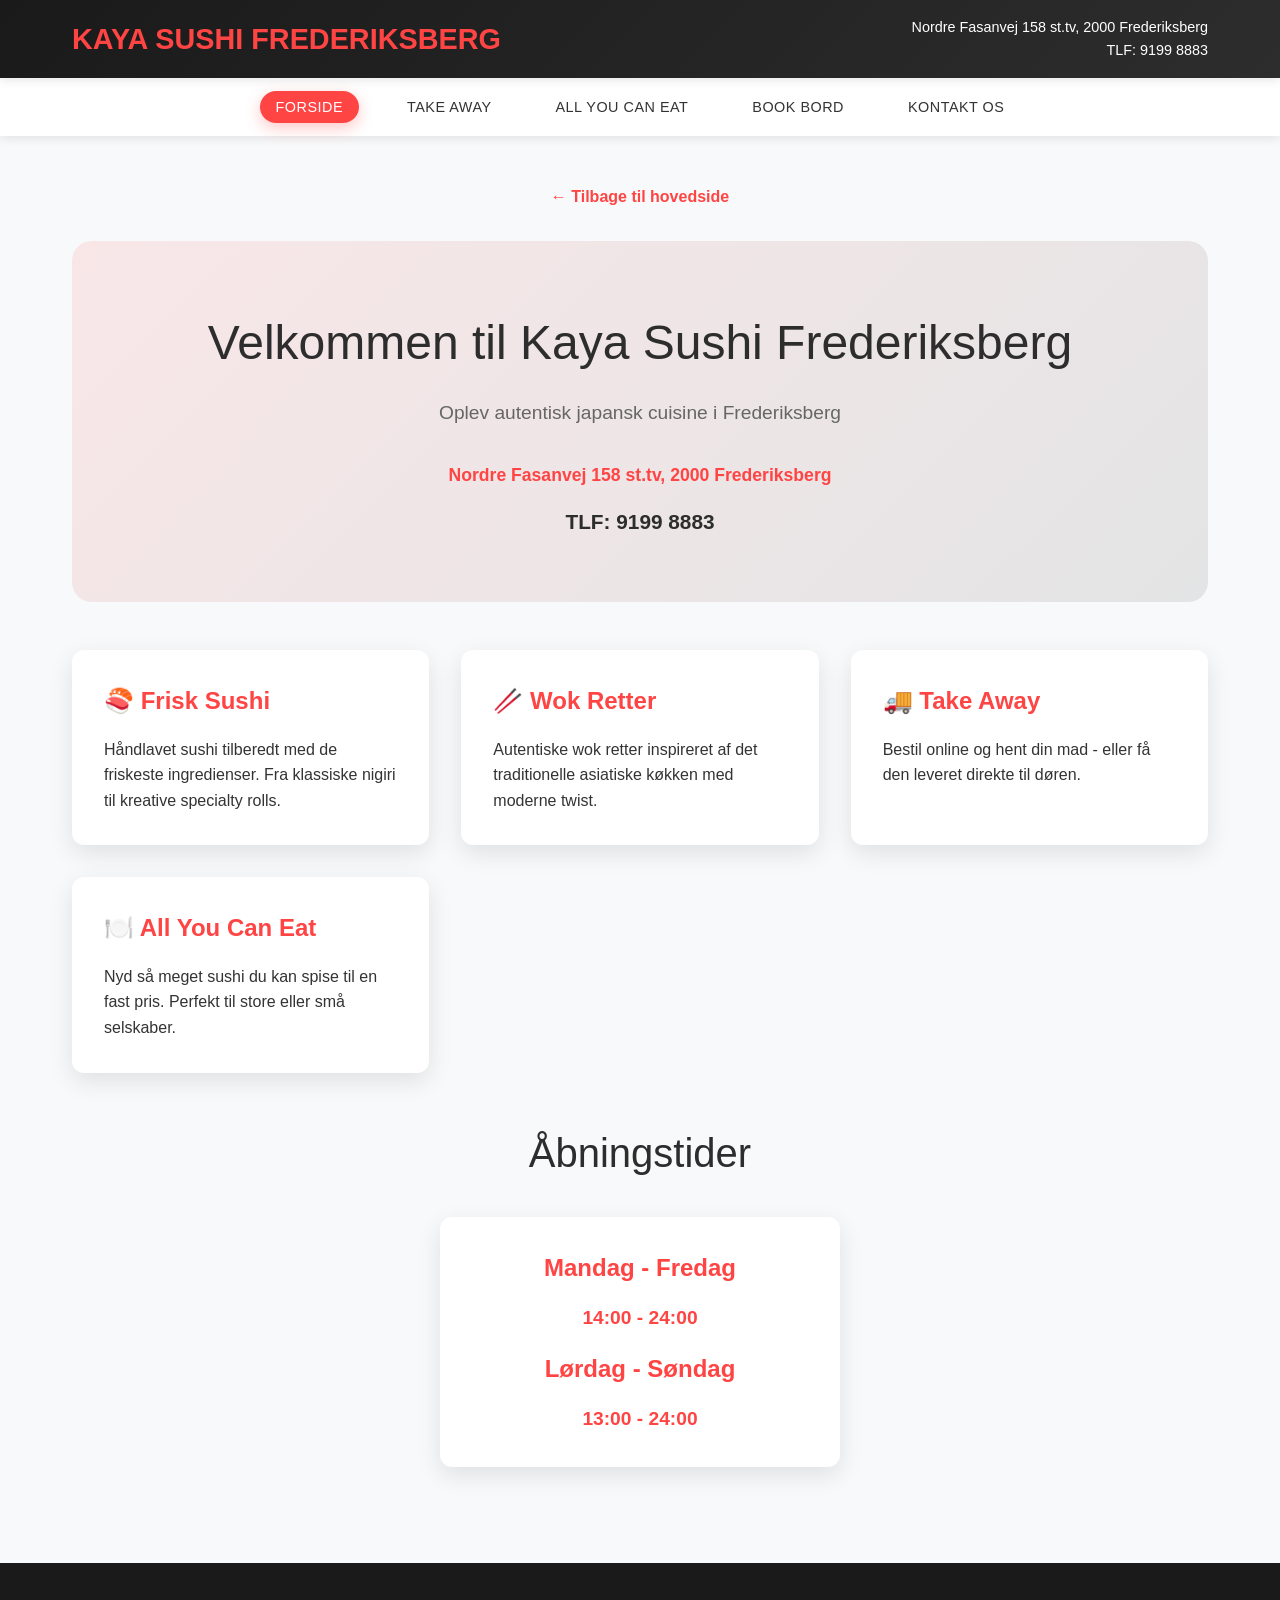
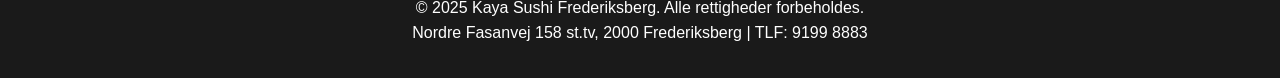
==== frederiksberg.html @ 2ad20cc7 "Create complete Kaya Sushi website with responsive design and multiple pages Co-authored-by: df05 <d" ====
<!DOCTYPE html>
<html lang="da">
<head>
    <meta charset="UTF-8">
    <meta name="viewport" content="width=device-width, initial-scale=1.0">
    <title>Kaya Sushi Frederiksberg - Autentisk japansk cuisine</title>
    <style>
        * {
            margin: 0;
            padding: 0;
            box-sizing: border-box;
        }

        body {
            font-family: 'Segoe UI', Tahoma, Geneva, Verdana, sans-serif;
            line-height: 1.6;
            color: #333;
            background-color: #f8f9fa;
        }

        .header {
            background: linear-gradient(135deg, #1a1a1a 0%, #2d2d2d 100%);
            color: white;
            padding: 1rem 0;
            position: sticky;
            top: 0;
            z-index: 1000;
            box-shadow: 0 2px 10px rgba(0,0,0,0.1);
        }

        .header-content {
            max-width: 1200px;
            margin: 0 auto;
            padding: 0 2rem;
            display: flex;
            justify-content: space-between;
            align-items: center;
        }

        .logo {
            font-size: 1.8rem;
            font-weight: bold;
            color: #ff4444;
        }

        .location-info {
            font-size: 0.9rem;
            text-align: right;
        }

        .nav {
            background: rgba(255, 255, 255, 0.95);
            backdrop-filter: blur(10px);
            padding: 1rem 0;
            box-shadow: 0 2px 10px rgba(0,0,0,0.1);
        }

        .nav-content {
            max-width: 1200px;
            margin: 0 auto;
            padding: 0 2rem;
        }

        .nav-menu {
            display: flex;
            justify-content: center;
            gap: 2rem;
            list-style: none;
        }

        .nav-item {
            position: relative;
        }

        .nav-link {
            text-decoration: none;
            color: #333;
            font-weight: 500;
            padding: 0.5rem 1rem;
            border-radius: 25px;
            transition: all 0.3s ease;
            text-transform: uppercase;
            font-size: 0.9rem;
            letter-spacing: 0.5px;
        }

        .nav-link:hover, .nav-link.active {
            background: #ff4444;
            color: white;
            transform: translateY(-2px);
            box-shadow: 0 5px 15px rgba(255, 68, 68, 0.3);
        }

        .content {
            padding: 3rem 0;
            min-height: 70vh;
        }

        .container {
            max-width: 1200px;
            margin: 0 auto;
            padding: 0 2rem;
        }

        .hero-section {
            text-align: center;
            padding: 4rem 0;
            background: linear-gradient(135deg, rgba(255,68,68,0.1) 0%, rgba(45,45,45,0.1) 100%);
            border-radius: 20px;
            margin-bottom: 3rem;
        }

        .hero-title {
            font-size: 3rem;
            margin-bottom: 1rem;
            color: #2d2d2d;
            font-weight: 300;
        }

        .hero-subtitle {
            font-size: 1.2rem;
            color: #666;
            margin-bottom: 2rem;
        }

        .hero-address {
            font-size: 1.1rem;
            color: #ff4444;
            font-weight: bold;
            margin-bottom: 1rem;
        }

        .hero-phone {
            font-size: 1.3rem;
            color: #2d2d2d;
            font-weight: bold;
        }

        .page-content {
            display: none;
        }

        .page-content.active {
            display: block;
            animation: fadeIn 0.5s ease-in;
        }

        @keyframes fadeIn {
            from { opacity: 0; transform: translateY(20px); }
            to { opacity: 1; transform: translateY(0); }
        }

        .section-title {
            font-size: 2.5rem;
            margin-bottom: 2rem;
            color: #2d2d2d;
            font-weight: 300;
            text-align: center;
        }

        .grid {
            display: grid;
            grid-template-columns: repeat(auto-fit, minmax(300px, 1fr));
            gap: 2rem;
            margin-top: 2rem;
        }

        .card {
            background: white;
            border-radius: 12px;
            padding: 2rem;
            box-shadow: 0 8px 25px rgba(0,0,0,0.1);
            transition: all 0.3s ease;
        }

        .card:hover {
            transform: translateY(-5px);
            box-shadow: 0 15px 35px rgba(0,0,0,0.15);
        }

        .card h3 {
            color: #ff4444;
            margin-bottom: 1rem;
            font-size: 1.5rem;
        }

        .price {
            font-size: 1.2rem;
            font-weight: bold;
            color: #2d2d2d;
            margin: 1rem 0;
        }

        .form-group {
            margin-bottom: 1.5rem;
        }

        .form-group label {
            display: block;
            margin-bottom: 0.5rem;
            font-weight: bold;
            color: #333;
        }

        .form-group input,
        .form-group select,
        .form-group textarea {
            width: 100%;
            padding: 1rem;
            border: 2px solid #ddd;
            border-radius: 8px;
            font-size: 1rem;
            transition: border-color 0.3s ease;
        }

        .form-group input:focus,
        .form-group select:focus,
        .form-group textarea:focus {
            outline: none;
            border-color: #ff4444;
        }

        .btn {
            background: linear-gradient(135deg, #ff4444 0%, #cc3333 100%);
            color: white;
            border: none;
            padding: 1rem 2rem;
            border-radius: 25px;
            font-size: 1rem;
            font-weight: bold;
            cursor: pointer;
            transition: all 0.3s ease;
        }

        .btn:hover {
            background: linear-gradient(135deg, #cc3333 0%, #aa2222 100%);
            transform: translateY(-2px);
            box-shadow: 0 5px 15px rgba(255,68,68,0.3);
        }

        .contact-info {
            background: #2d2d2d;
            color: white;
            padding: 2rem;
            border-radius: 12px;
            margin-bottom: 2rem;
        }

        .contact-info h3 {
            color: #ff4444;
            margin-bottom: 1rem;
        }

        .map-container {
            height: 300px;
            border-radius: 12px;
            overflow: hidden;
            margin-top: 2rem;
        }

        .footer {
            background: #1a1a1a;
            color: white;
            padding: 2rem 0;
            text-align: center;
            margin-top: 3rem;
        }

        .back-to-main {
            text-align: center;
            margin-bottom: 2rem;
        }

        .back-to-main a {
            color: #ff4444;
            text-decoration: none;
            font-weight: bold;
        }

        .back-to-main a:hover {
            text-decoration: underline;
        }

        @media (max-width: 768px) {
            .header-content {
                flex-direction: column;
                gap: 1rem;
            }
            
            .nav-menu {
                flex-direction: column;
                gap: 0.5rem;
                text-align: center;
            }
            
            .hero-title {
                font-size: 2rem;
            }
            
            .container {
                padding: 0 1rem;
            }
        }
    </style>
</head>
<body>
    <header class="header">
        <div class="header-content">
            <div class="logo">KAYA SUSHI FREDERIKSBERG</div>
            <div class="location-info">
                <div>Nordre Fasanvej 158 st.tv, 2000 Frederiksberg</div>
                <div>TLF: 9199 8883</div>
            </div>
        </div>
    </header>

    <nav class="nav">
        <div class="nav-content">
            <ul class="nav-menu">
                <li class="nav-item"><a href="#" class="nav-link active" onclick="showPage('forside')">Forside</a></li>
                <li class="nav-item"><a href="#" class="nav-link" onclick="showPage('takeaway')">Take Away</a></li>
                <li class="nav-item"><a href="#" class="nav-link" onclick="showPage('allyoucaneat')">All You Can Eat</a></li>
                <li class="nav-item"><a href="#" class="nav-link" onclick="showPage('bookbord')">Book Bord</a></li>
                <li class="nav-item"><a href="#" class="nav-link" onclick="showPage('kontakt')">Kontakt Os</a></li>
            </ul>
        </div>
    </nav>

    <main class="content">
        <div class="container">
            <div class="back-to-main">
                <a href="index.html">← Tilbage til hovedside</a>
            </div>

            <!-- Forside -->
            <div id="forside" class="page-content active">
                <div class="hero-section">
                    <h1 class="hero-title">Velkommen til Kaya Sushi Frederiksberg</h1>
                    <p class="hero-subtitle">Oplev autentisk japansk cuisine i Frederiksberg</p>
                    <div class="hero-address">Nordre Fasanvej 158 st.tv, 2000 Frederiksberg</div>
                    <div class="hero-phone">TLF: 9199 8883</div>
                </div>

                <div class="grid">
                    <div class="card">
                        <h3>🍣 Frisk Sushi</h3>
                        <p>Håndlavet sushi tilberedt med de friskeste ingredienser. Fra klassiske nigiri til kreative specialty rolls.</p>
                    </div>
                    <div class="card">
                        <h3>🥢 Wok Retter</h3>
                        <p>Autentiske wok retter inspireret af det traditionelle asiatiske køkken med moderne twist.</p>
                    </div>
                    <div class="card">
                        <h3>🚚 Take Away</h3>
                        <p>Bestil online og hent din mad - eller få den leveret direkte til døren.</p>
                    </div>
                    <div class="card">
                        <h3>🍽️ All You Can Eat</h3>
                        <p>Nyd så meget sushi du kan spise til en fast pris. Perfekt til store eller små selskaber.</p>
                    </div>
                </div>

                <div style="text-align: center; margin-top: 3rem;">
                    <h2 class="section-title">Åbningstider</h2>
                    <div class="card" style="max-width: 400px; margin: 0 auto;">
                        <h3>Mandag - Fredag</h3>
                        <p style="font-size: 1.2rem; font-weight: bold; color: #ff4444;">14:00 - 24:00</p>
                        <h3 style="margin-top: 1rem;">Lørdag - Søndag</h3>
                        <p style="font-size: 1.2rem; font-weight: bold; color: #ff4444;">13:00 - 24:00</p>
                    </div>
                </div>
            </div>

            <!-- Take Away -->
            <div id="takeaway" class="page-content">
                <h2 class="section-title">Take Away</h2>
                <div style="text-align: center; margin-bottom: 3rem;">
                    <p style="font-size: 1.2rem; color: #666; margin-bottom: 2rem;">
                        Bestil din favorit sushi online og få den leveret eller hent selv i restauranten.
                    </p>
                    <a href="https://www.just-eat.dk" target="_blank" class="btn" style="display: inline-block; text-decoration: none; margin-right: 1rem;">
                        Bestil på Just Eat
                    </a>
                    <a href="https://www.foodora.dk" target="_blank" class="btn" style="display: inline-block; text-decoration: none;">
                        Bestil på Foodora
                    </a>
                </div>
                
                <div class="grid">
                    <div class="card">
                        <h3>Populære Sushi Menuer</h3>
                        <p><strong>Kaya Special Menu</strong></p>
                        <div class="price">DKK 189,-</div>
                        <p>12 stk. maki + 6 stk. nigiri + 2 stk. inside-out</p>
                    </div>
                    <div class="card">
                        <h3>Familie Menu</h3>
                        <p><strong>Perfect til deling</strong></p>
                        <div class="price">DKK 349,-</div>
                        <p>24 stk. maki + 12 stk. nigiri + 4 stk. inside-out + edamame</p>
                    </div>
                    <div class="card">
                        <h3>Vegetar Menu</h3>
                        <p><strong>Helt uden kød og fisk</strong></p>
                        <div class="price">DKK 159,-</div>
                        <p>Avocado maki, agurk maki, vegetar inside-out + grøntsags tempura</p>
                    </div>
                </div>
            </div>

            <!-- All You Can Eat -->
            <div id="allyoucaneat" class="page-content">
                <h2 class="section-title">All You Can Eat</h2>
                <div style="text-align: center; margin-bottom: 3rem;">
                    <p style="font-size: 1.2rem; color: #666;">
                        Spis så meget sushi du kan til en fast pris. Minimum 2 timer spisetid.
                    </p>
                </div>
                
                <div class="grid">
                    <div class="card">
                        <h3>Voksne (12+ år)</h3>
                        <div class="price">
                            <div>Mandag-Torsdag: DKK 228,-</div>
                            <div>Fredag-Søndag: DKK 248,-</div>
                        </div>
                        <p>Adgang til hele vores sushi buffet med over 40 forskellige variationer</p>
                    </div>
                    <div class="card">
                        <h3>Børn (2-11 år)</h3>
                        <div class="price">
                            <div>Mandag-Torsdag: DKK 114,-</div>
                            <div>Fredag-Søndag: DKK 124,-</div>
                        </div>
                        <p>Halv pris for børn mellem 2-11 år</p>
                    </div>
                    <div class="card">
                        <h3>Småbørn (0-2 år)</h3>
                        <div class="price">Gratis</div>
                        <p>Børn under 2 år spiser gratis</p>
                    </div>
                </div>

                <div style="background: #f8f9fa; padding: 2rem; border-radius: 12px; margin-top: 2rem;">
                    <h3 style="text-align: center; margin-bottom: 1rem;">Buffet Indeholder</h3>
                    <div style="display: grid; grid-template-columns: repeat(auto-fit, minmax(200px, 1fr)); gap: 1rem;">
                        <div>• Alle klassiske maki</div>
                        <div>• Nigiri sushi</div>
                        <div>• Inside-out rolls</div>
                        <div>• Sashimi</div>
                        <div>• Tempura</div>
                        <div>• Salater</div>
                        <div>• Diverse forretter</div>
                        <div>• Frugt og dessert</div>
                    </div>
                </div>
            </div>

            <!-- Book Bord -->
            <div id="bookbord" class="page-content">
                <h2 class="section-title">Book Bord</h2>
                <div style="max-width: 600px; margin: 0 auto;">
                    <div class="card">
                        <form>
                            <div class="form-group">
                                <label for="name">Navn *</label>
                                <input type="text" id="name" name="name" required>
                            </div>
                            
                            <div class="form-group">
                                <label for="phone">Telefon *</label>
                                <input type="tel" id="phone" name="phone" required>
                            </div>
                            
                            <div class="form-group">
                                <label for="email">Email</label>
                                <input type="email" id="email" name="email">
                            </div>
                            
                            <div style="display: grid; grid-template-columns: 1fr 1fr; gap: 1rem;">
                                <div class="form-group">
                                    <label for="date">Dato *</label>
                                    <input type="date" id="date" name="date" required>
                                </div>
                                
                                <div class="form-group">
                                    <label for="time">Tidspunkt *</label>
                                    <select id="time" name="time" required>
                                        <option value="">Vælg tidspunkt</option>
                                        <option value="14:00">14:00</option>
                                        <option value="14:30">14:30</option>
                                        <option value="15:00">15:00</option>
                                        <option value="15:30">15:30</option>
                                        <option value="16:00">16:00</option>
                                        <option value="16:30">16:30</option>
                                        <option value="17:00">17:00</option>
                                        <option value="17:30">17:30</option>
                                        <option value="18:00">18:00</option>
                                        <option value="18:30">18:30</option>
                                        <option value="19:00">19:00</option>
                                        <option value="19:30">19:30</option>
                                        <option value="20:00">20:00</option>
                                        <option value="20:30">20:30</option>
                                        <option value="21:00">21:00</option>
                                        <option value="21:30">21:30</option>
                                        <option value="22:00">22:00</option>
                                        <option value="22:30">22:30</option>
                                        <option value="23:00">23:00</option>
                                    </select>
                                </div>
                            </div>
                            
                            <div class="form-group">
                                <label for="guests">Antal personer *</label>
                                <select id="guests" name="guests" required>
                                    <option value="">Vælg antal</option>
                                    <option value="1">1 person</option>
                                    <option value="2">2 personer</option>
                                    <option value="3">3 personer</option>
                                    <option value="4">4 personer</option>
                                    <option value="5">5 personer</option>
                                    <option value="6">6 personer</option>
                                    <option value="7">7 personer</option>
                                    <option value="8">8 personer</option>
                                    <option value="9+">9+ personer</option>
                                </select>
                            </div>
                            
                            <div class="form-group">
                                <label for="message">Besked</label>
                                <textarea id="message" name="message" rows="4" placeholder="Specielle ønsker, allergier, etc."></textarea>
                            </div>
                            
                            <button type="submit" class="btn" style="width: 100%;">Send Reservation</button>
                        </form>
                    </div>
                </div>
            </div>

            <!-- Kontakt Os -->
            <div id="kontakt" class="page-content">
                <h2 class="section-title">Kontakt Os</h2>
                
                <div class="contact-info">
                    <h3>🏠 Kaya Sushi Frederiksberg</h3>
                    <p><strong>Adresse:</strong> Nordre Fasanvej 158 st.tv, 2000 Frederiksberg</p>
                    <p><strong>Telefon:</strong> 9199 8883</p>
                    <p><strong>Email:</strong> frederiksberg@kayasushi.dk</p>
                    <br>
                    <h4>Åbningstider:</h4>
                    <p>Mandag-Fredag: 14:00 - 24:00</p>
                    <p>Lørdag-Søndag: 13:00 - 24:00</p>
                </div>

                <div class="map-container">
                    <iframe 
                        src="https://www.google.com/maps/embed?pb=!1m18!1m12!1m3!1d2237.8!2d12.5!3d55.7!2m3!1f0!2f0!3f0!3m2!1i1024!2i768!4f13.1!3m3!1m2!1s0x0%3A0x0!2sNordre%20Fasanvej%20158%2C%202000%20Frederiksberg!5e0!3m2!1sda!2sdk!4v1234567890"
                        width="100%" 
                        height="100%" 
                        style="border:0;" 
                        allowfullscreen="" 
                        loading="lazy" 
                        referrerpolicy="no-referrer-when-downgrade">
                    </iframe>
                </div>

                <div style="margin-top: 2rem;">
                    <h3 style="text-align: center; margin-bottom: 2rem;">Send os en besked</h3>
                    <div style="max-width: 600px; margin: 0 auto;">
                        <div class="card">
                            <form>
                                <div class="form-group">
                                    <label for="contact-name">Navn *</label>
                                    <input type="text" id="contact-name" name="name" required>
                                </div>
                                
                                <div class="form-group">
                                    <label for="contact-email">Email *</label>
                                    <input type="email" id="contact-email" name="email" required>
                                </div>
                                
                                <div class="form-group">
                                    <label for="contact-phone">Telefon</label>
                                    <input type="tel" id="contact-phone" name="phone">
                                </div>
                                
                                <div class="form-group">
                                    <label for="contact-subject">Emne</label>
                                    <select id="contact-subject" name="subject">
                                        <option value="general">Generel henvendelse</option>
                                        <option value="reservation">Bordreservation</option>
                                        <option value="takeaway">Take away</option>
                                        <option value="catering">Catering</option>
                                        <option value="complaint">Klage</option>
                                        <option value="compliment">Ros</option>
                                    </select>
                                </div>
                                
                                <div class="form-group">
                                    <label for="contact-message">Besked *</label>
                                    <textarea id="contact-message" name="message" rows="5" required></textarea>
                                </div>
                                
                                <button type="submit" class="btn" style="width: 100%;">Send Besked</button>
                            </form>
                        </div>
                    </div>
                </div>
            </div>
        </div>
    </main>

    <footer class="footer">
        <div class="container">
            <p>&copy; 2025 Kaya Sushi Frederiksberg. Alle rettigheder forbeholdes.</p>
            <p>Nordre Fasanvej 158 st.tv, 2000 Frederiksberg | TLF: 9199 8883</p>
        </div>
    </footer>

    <script>
        function showPage(pageId) {
            // Hide all pages
            const pages = document.querySelectorAll('.page-content');
            pages.forEach(page => page.classList.remove('active'));
            
            // Remove active class from all nav links
            const navLinks = document.querySelectorAll('.nav-link');
            navLinks.forEach(link => link.classList.remove('active'));
            
            // Show selected page
            document.getElementById(pageId).classList.add('active');
            
            // Add active class to clicked nav link
            event.target.classList.add('active');
        }

        // Form submission handlers
        document.addEventListener('DOMContentLoaded', function() {
            const forms = document.querySelectorAll('form');
            forms.forEach(form => {
                form.addEventListener('submit', function(e) {
                    e.preventDefault();
                    alert('Tak for din henvendelse! Vi kontakter dig snarest muligt.');
                });
            });
        });
    </script>
</body>
</html>
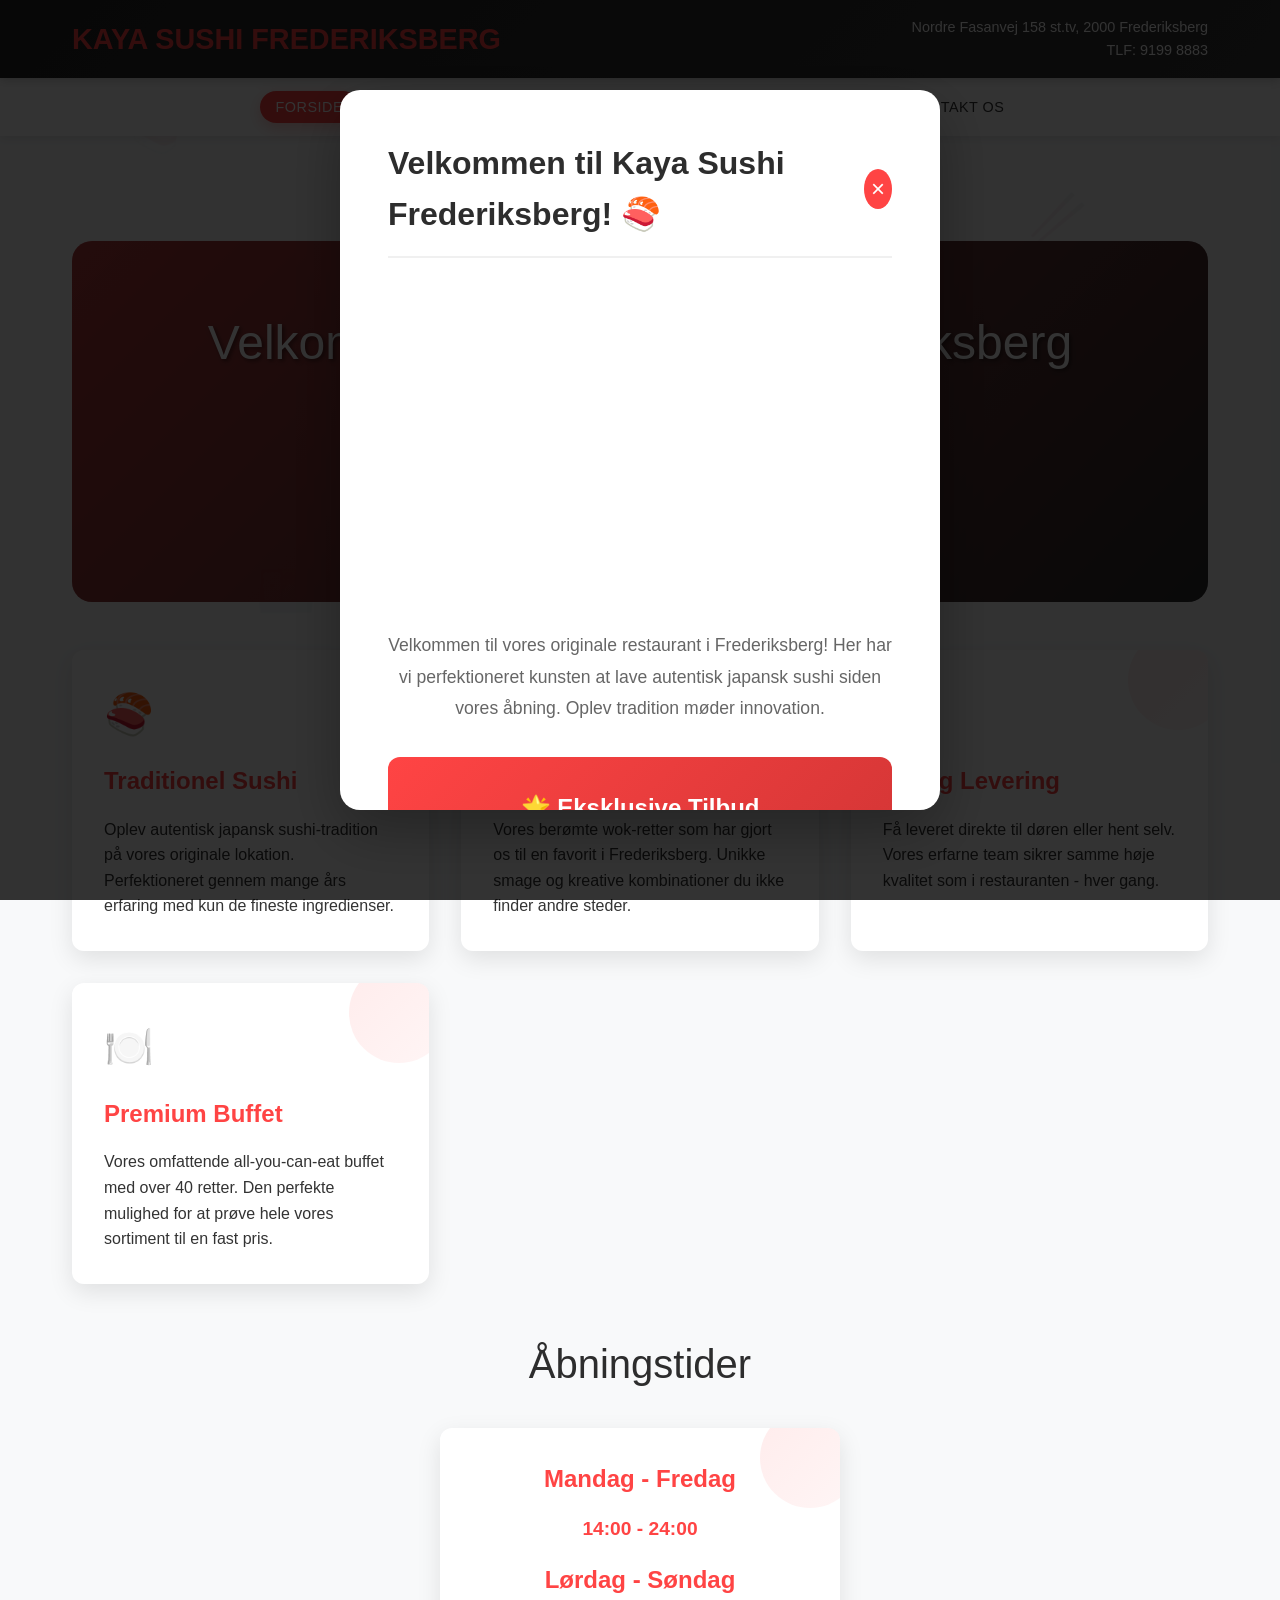
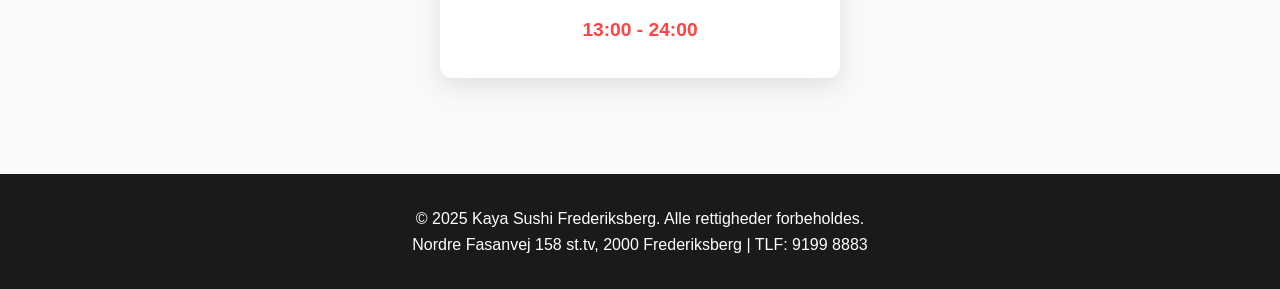
==== commit a20d4ecd: "Enhance UI/UX with modals, animations, and interactive features Co-authored-by: df05 <df05@data-fact" ====
--- a/frederiksberg.html
+++ b/frederiksberg.html
@@ -19,13 +19,14 @@
         }
 
         .header {
-            background: linear-gradient(135deg, #1a1a1a 0%, #2d2d2d 100%);
+            background: linear-gradient(135deg, rgba(26,26,26,0.95) 0%, rgba(45,45,45,0.95) 100%);
             color: white;
             padding: 1rem 0;
             position: sticky;
             top: 0;
             z-index: 1000;
-            box-shadow: 0 2px 10px rgba(0,0,0,0.1);
+            box-shadow: 0 2px 10px rgba(0,0,0,0.2);
+            backdrop-filter: blur(10px);
         }
 
         .header-content {
@@ -105,22 +106,44 @@
         .hero-section {
             text-align: center;
             padding: 4rem 0;
-            background: linear-gradient(135deg, rgba(255,68,68,0.1) 0%, rgba(45,45,45,0.1) 100%);
+            background: linear-gradient(135deg, rgba(255,68,68,0.9) 0%, rgba(45,45,45,0.9) 100%),
+                        url('https://images.unsplash.com/photo-1611143669185-af224c5e3252?w=1200&h=600&fit=crop') center/cover;
             border-radius: 20px;
             margin-bottom: 3rem;
+            color: white;
+            position: relative;
+            overflow: hidden;
+        }
+
+        .hero-section::before {
+            content: '';
+            position: absolute;
+            top: 0;
+            left: 0;
+            right: 0;
+            bottom: 0;
+            background: rgba(0, 0, 0, 0.3);
+            z-index: 1;
+        }
+
+        .hero-section > * {
+            position: relative;
+            z-index: 2;
         }
 
         .hero-title {
             font-size: 3rem;
             margin-bottom: 1rem;
-            color: #2d2d2d;
+            color: white;
             font-weight: 300;
+            text-shadow: 2px 2px 4px rgba(0,0,0,0.5);
         }
 
         .hero-subtitle {
             font-size: 1.2rem;
-            color: #666;
+            color: rgba(255,255,255,0.9);
             margin-bottom: 2rem;
+            text-shadow: 1px 1px 2px rgba(0,0,0,0.5);
         }
 
         .hero-address {
@@ -128,12 +151,14 @@
             color: #ff4444;
             font-weight: bold;
             margin-bottom: 1rem;
+            text-shadow: 1px 1px 2px rgba(0,0,0,0.5);
         }
 
         .hero-phone {
             font-size: 1.3rem;
-            color: #2d2d2d;
+            color: white;
             font-weight: bold;
+            text-shadow: 1px 1px 2px rgba(0,0,0,0.5);
         }
 
         .page-content {
@@ -281,6 +306,192 @@
             text-decoration: underline;
         }
 
+        /* 弹窗样式 */
+        .modal {
+            display: none;
+            position: fixed;
+            top: 0;
+            left: 0;
+            width: 100%;
+            height: 100%;
+            background: rgba(0, 0, 0, 0.8);
+            z-index: 10000;
+            animation: fadeIn 0.3s ease;
+        }
+
+        .modal-content {
+            position: absolute;
+            top: 50%;
+            left: 50%;
+            transform: translate(-50%, -50%);
+            background: white;
+            border-radius: 20px;
+            padding: 3rem;
+            max-width: 600px;
+            width: 90%;
+            max-height: 80vh;
+            overflow-y: auto;
+            box-shadow: 0 20px 60px rgba(0,0,0,0.3);
+            animation: slideInUp 0.3s ease;
+        }
+
+        .modal-header {
+            display: flex;
+            justify-content: space-between;
+            align-items: center;
+            margin-bottom: 2rem;
+            border-bottom: 2px solid #f0f0f0;
+            padding-bottom: 1rem;
+        }
+
+        .modal-title {
+            font-size: 2rem;
+            color: #2d2d2d;
+            margin: 0;
+        }
+
+        .close-btn {
+            background: #ff4444;
+            color: white;
+            border: none;
+            width: 40px;
+            height: 40px;
+            border-radius: 50%;
+            font-size: 1.5rem;
+            cursor: pointer;
+            transition: all 0.3s ease;
+        }
+
+        .close-btn:hover {
+            background: #cc3333;
+            transform: scale(1.1);
+        }
+
+        .modal-video {
+            width: 100%;
+            height: 300px;
+            border-radius: 12px;
+            margin-bottom: 2rem;
+        }
+
+        .welcome-text {
+            font-size: 1.1rem;
+            line-height: 1.8;
+            color: #666;
+            text-align: center;
+        }
+
+        .special-offer {
+            background: linear-gradient(135deg, #ff4444 0%, #cc3333 100%);
+            color: white;
+            padding: 2rem;
+            border-radius: 12px;
+            margin: 2rem 0;
+            text-align: center;
+        }
+
+        .offer-title {
+            font-size: 1.5rem;
+            font-weight: bold;
+            margin-bottom: 1rem;
+        }
+
+        .offer-text {
+            font-size: 1.1rem;
+            margin-bottom: 1rem;
+        }
+
+        .offer-code {
+            background: rgba(255,255,255,0.2);
+            padding: 0.5rem 1rem;
+            border-radius: 25px;
+            font-weight: bold;
+            letter-spacing: 2px;
+        }
+
+        @keyframes fadeIn {
+            from { opacity: 0; }
+            to { opacity: 1; }
+        }
+
+        @keyframes slideInUp {
+            from { 
+                opacity: 0; 
+                transform: translate(-50%, -40%); 
+            }
+            to { 
+                opacity: 1; 
+                transform: translate(-50%, -50%); 
+            }
+        }
+
+        .background-elements {
+            position: fixed;
+            top: 0;
+            left: 0;
+            width: 100%;
+            height: 100%;
+            pointer-events: none;
+            z-index: -1;
+            overflow: hidden;
+        }
+
+        .floating-element {
+            position: absolute;
+            font-size: 3rem;
+            opacity: 0.05;
+            animation: float 20s infinite linear;
+        }
+
+        .floating-element:nth-child(1) { top: 10%; left: 10%; animation-delay: 0s; }
+        .floating-element:nth-child(2) { top: 20%; right: 15%; animation-delay: -5s; }
+        .floating-element:nth-child(3) { bottom: 30%; left: 20%; animation-delay: -10s; }
+        .floating-element:nth-child(4) { bottom: 10%; right: 10%; animation-delay: -15s; }
+
+        @keyframes float {
+            0% { transform: translateY(0px) rotate(0deg); }
+            50% { transform: translateY(-20px) rotate(180deg); }
+            100% { transform: translateY(0px) rotate(360deg); }
+        }
+
+        .card {
+            background: white;
+            border-radius: 12px;
+            padding: 2rem;
+            box-shadow: 0 8px 25px rgba(0,0,0,0.1);
+            transition: all 0.3s ease;
+            position: relative;
+            overflow: hidden;
+        }
+
+        .card::before {
+            content: '';
+            position: absolute;
+            top: -20px;
+            right: -20px;
+            width: 100px;
+            height: 100px;
+            background: linear-gradient(135deg, rgba(255,68,68,0.1) 0%, rgba(255,68,68,0.05) 100%);
+            border-radius: 50%;
+            z-index: 1;
+        }
+
+        .card > * {
+            position: relative;
+            z-index: 2;
+        }
+
+        .card:hover {
+            transform: translateY(-8px);
+            box-shadow: 0 20px 40px rgba(0,0,0,0.2);
+        }
+
+        .card-icon {
+            font-size: 2.5rem;
+            margin-bottom: 1rem;
+            display: block;
+        }
+
         @media (max-width: 768px) {
             .header-content {
                 flex-direction: column;
@@ -300,10 +511,56 @@
             .container {
                 padding: 0 1rem;
             }
+
+            .modal-content {
+                width: 95%;
+                padding: 2rem;
+            }
+
+            .modal-title {
+                font-size: 1.5rem;
+            }
+
+            .modal-video {
+                height: 200px;
+            }
         }
     </style>
 </head>
 <body>
+    <!-- 背景装饰元素 -->
+    <div class="background-elements">
+        <div class="floating-element">🍣</div>
+        <div class="floating-element">🥢</div>
+        <div class="floating-element">🍱</div>
+        <div class="floating-element">🥟</div>
+    </div>
+
+    <!-- 欢迎弹窗 -->
+    <div id="welcomeModal" class="modal">
+        <div class="modal-content">
+            <div class="modal-header">
+                <h2 class="modal-title">Velkommen til Kaya Sushi Frederiksberg! 🍣</h2>
+                <button class="close-btn" onclick="closeModal()">&times;</button>
+            </div>
+            <iframe class="modal-video" 
+                    src="https://www.youtube.com/embed/ZzLPUoetSHw?autoplay=1&mute=1&controls=0&start=5&end=35" 
+                    frameborder="0" 
+                    allow="autoplay; encrypted-media" 
+                    allowfullscreen>
+            </iframe>
+            <p class="welcome-text">
+                Velkommen til vores originale restaurant i Frederiksberg! Her har vi perfektioneret 
+                kunsten at lave autentisk japansk sushi siden vores åbning. Oplev tradition møder innovation.
+            </p>
+            <div class="special-offer">
+                <div class="offer-title">🌟 Eksklusive Tilbud</div>
+                <div class="offer-text">Book bord i aften og få gratis miso suppe!</div>
+                <div class="offer-code">Gælder kun i dag</div>
+            </div>
+        </div>
+    </div>
+
     <header class="header">
         <div class="header-content">
             <div class="logo">KAYA SUSHI FREDERIKSBERG</div>
@@ -343,20 +600,24 @@
 
                 <div class="grid">
                     <div class="card">
-                        <h3>🍣 Frisk Sushi</h3>
-                        <p>Håndlavet sushi tilberedt med de friskeste ingredienser. Fra klassiske nigiri til kreative specialty rolls.</p>
-                    </div>
-                    <div class="card">
-                        <h3>🥢 Wok Retter</h3>
-                        <p>Autentiske wok retter inspireret af det traditionelle asiatiske køkken med moderne twist.</p>
-                    </div>
-                    <div class="card">
-                        <h3>🚚 Take Away</h3>
-                        <p>Bestil online og hent din mad - eller få den leveret direkte til døren.</p>
-                    </div>
-                    <div class="card">
-                        <h3>🍽️ All You Can Eat</h3>
-                        <p>Nyd så meget sushi du kan spise til en fast pris. Perfekt til store eller små selskaber.</p>
+                        <span class="card-icon">🍣</span>
+                        <h3>Traditionel Sushi</h3>
+                        <p>Oplev autentisk japansk sushi-tradition på vores originale lokation. Perfektioneret gennem mange års erfaring med kun de fineste ingredienser.</p>
+                    </div>
+                    <div class="card">
+                        <span class="card-icon">🥢</span>
+                        <h3>Signature Wok</h3>
+                        <p>Vores berømte wok-retter som har gjort os til en favorit i Frederiksberg. Unikke smage og kreative kombinationer du ikke finder andre steder.</p>
+                    </div>
+                    <div class="card">
+                        <span class="card-icon">🚚</span>
+                        <h3>Hurtig Levering</h3>
+                        <p>Få leveret direkte til døren eller hent selv. Vores erfarne team sikrer samme høje kvalitet som i restauranten - hver gang.</p>
+                    </div>
+                    <div class="card">
+                        <span class="card-icon">🍽️</span>
+                        <h3>Premium Buffet</h3>
+                        <p>Vores omfattende all-you-can-eat buffet med over 40 retter. Den perfekte mulighed for at prøve hele vores sortiment til en fast pris.</p>
                     </div>
                 </div>
 
@@ -634,15 +895,86 @@
             event.target.classList.add('active');
         }
 
+        // 弹窗功能
+        function showModal() {
+            document.getElementById('welcomeModal').style.display = 'block';
+            document.body.style.overflow = 'hidden';
+        }
+
+        function closeModal() {
+            document.getElementById('welcomeModal').style.display = 'none';
+            document.body.style.overflow = 'auto';
+            localStorage.setItem('frederiksberg_welcomeModalShown', 'true');
+        }
+
+        // 点击弹窗外部关闭
+        window.onclick = function(event) {
+            const modal = document.getElementById('welcomeModal');
+            if (event.target === modal) {
+                closeModal();
+            }
+        }
+
         // Form submission handlers
         document.addEventListener('DOMContentLoaded', function() {
+            // 显示欢迎弹窗（仅首次访问）
+            setTimeout(() => {
+                if (!localStorage.getItem('frederiksberg_welcomeModalShown')) {
+                    showModal();
+                }
+            }, 1500);
+
             const forms = document.querySelectorAll('form');
             forms.forEach(form => {
                 form.addEventListener('submit', function(e) {
                     e.preventDefault();
-                    alert('Tak for din henvendelse! Vi kontakter dig snarest muligt.');
+                    
+                    // 创建成功消息弹窗
+                    const successModal = document.createElement('div');
+                    successModal.className = 'modal';
+                    successModal.style.display = 'block';
+                    successModal.innerHTML = `
+                        <div class="modal-content" style="max-width: 400px; text-align: center;">
+                            <div style="font-size: 3rem; margin-bottom: 1rem;">🎉</div>
+                            <h3 style="color: #2d2d2d; margin-bottom: 1rem;">Tusind tak!</h3>
+                            <p style="color: #666; margin-bottom: 2rem;">Din reservation er modtaget. Vi ser frem til at byde dig velkommen!</p>
+                            <button class="btn" onclick="this.parentElement.parentElement.remove(); document.body.style.overflow='auto';">
+                                Fantastisk!
+                            </button>
+                        </div>
+                    `;
+                    document.body.appendChild(successModal);
+                    document.body.style.overflow = 'hidden';
+                    
+                    // Auto-close efter 4 sekunder
+                    setTimeout(() => {
+                        if (successModal.parentElement) {
+                            successModal.remove();
+                            document.body.style.overflow = 'auto';
+                        }
+                    }, 4000);
                 });
             });
+
+            // 添加平滑滚动
+            document.querySelectorAll('a[href^="#"]').forEach(anchor => {
+                anchor.addEventListener('click', function (e) {
+                    e.preventDefault();
+                    const target = document.querySelector(this.getAttribute('href'));
+                    if (target) {
+                        target.scrollIntoView({
+                            behavior: 'smooth'
+                        });
+                    }
+                });
+            });
+        });
+
+        // ESC键关闭弹窗
+        document.addEventListener('keydown', function(e) {
+            if (e.key === 'Escape') {
+                closeModal();
+            }
         });
     </script>
 </body>
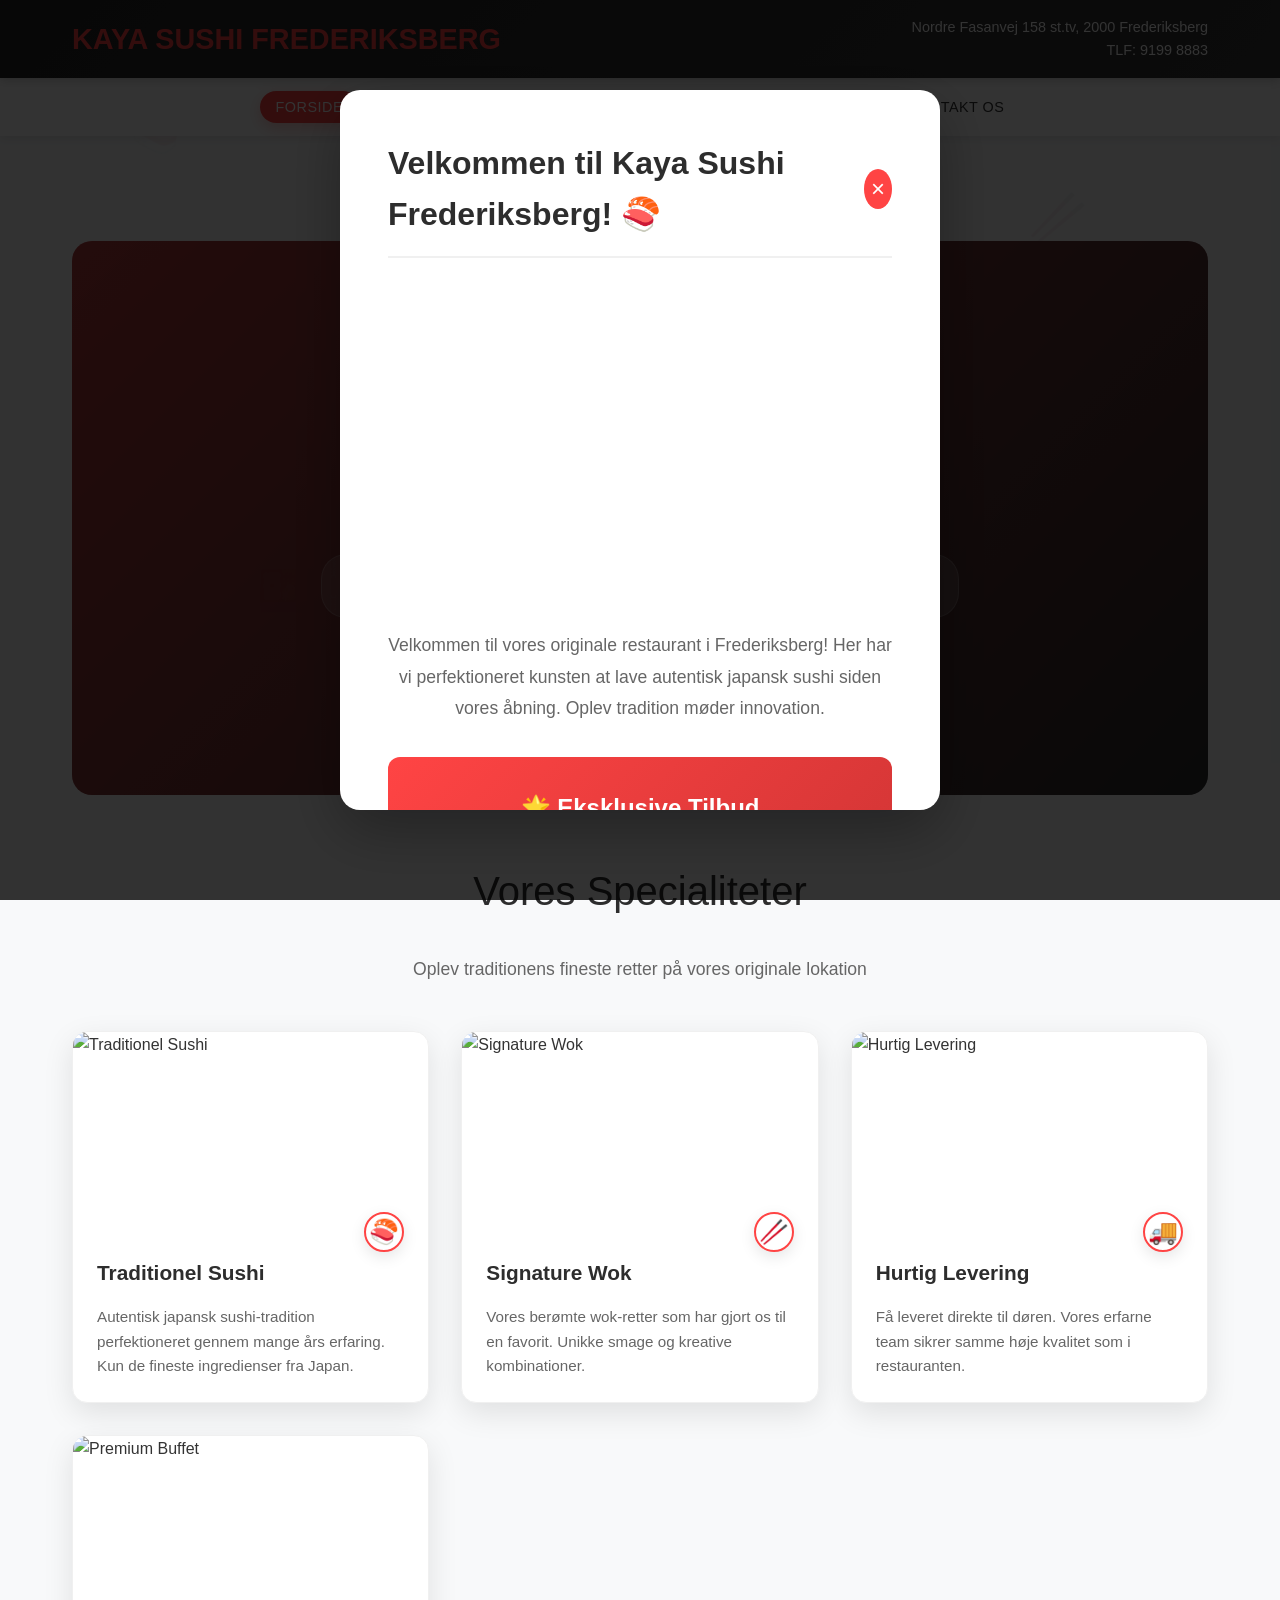
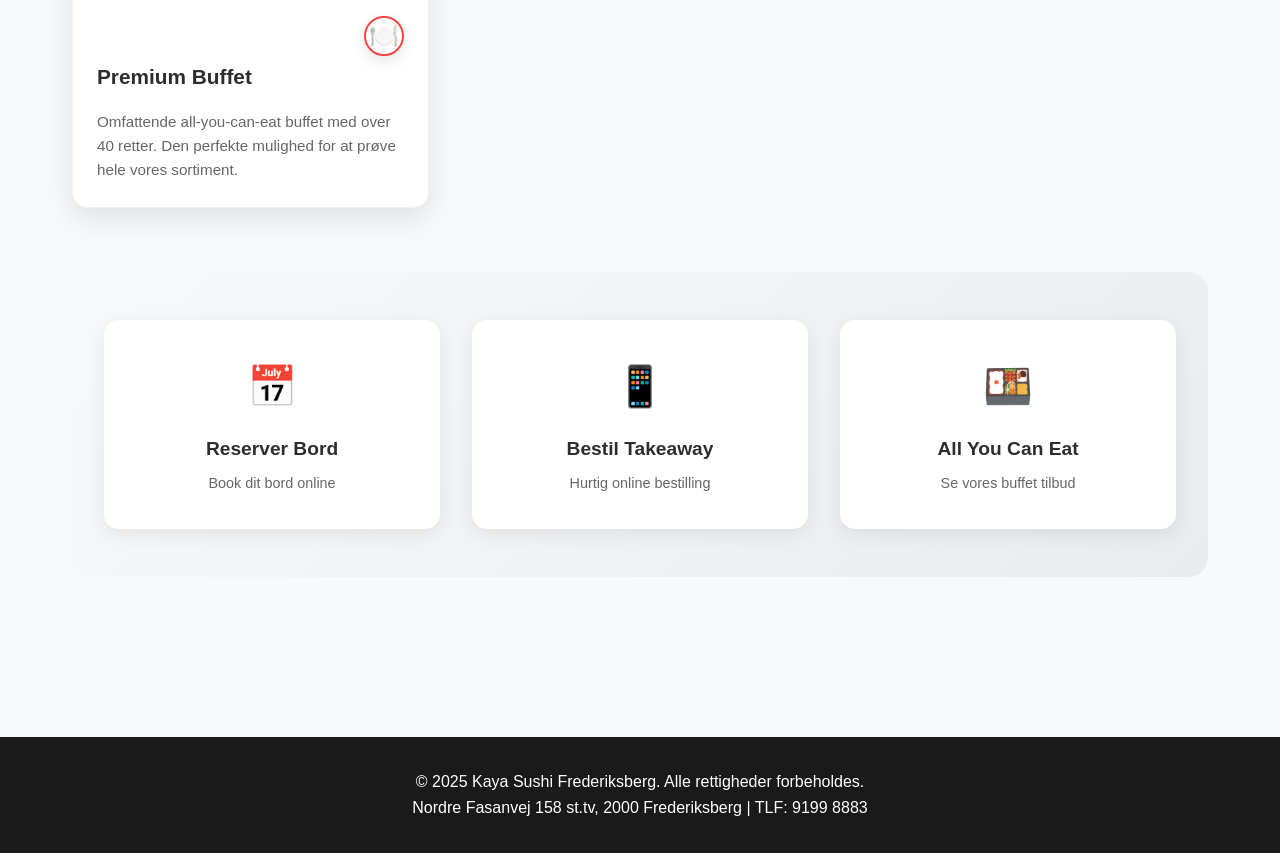
==== commit 440b14fa: "Enhance restaurant pages with SEO, responsive design, and new sections Co-authored-by: df05 <df05@da" ====
--- a/frederiksberg.html
+++ b/frederiksberg.html
@@ -2,7 +2,15 @@
 <html lang="da">
 <head>
     <meta charset="UTF-8">
-    <meta name="viewport" content="width=device-width, initial-scale=1.0">
+    <meta name="viewport" content="width=device-width, initial-scale=1.0, user-scalable=yes">
+    <meta name="description" content="Kaya Sushi Frederiksberg - Traditionel japansk sushi og wok retter. Nordre Fasanvej 158. Premium buffet og hurtig takeaway service.">
+    <meta name="keywords" content="sushi Frederiksberg, japansk restaurant, traditionel sushi, buffet, takeaway, Nordre Fasanvej">
+    <meta name="author" content="Kaya Sushi Frederiksberg">
+    <meta name="robots" content="index, follow">
+    <meta property="og:title" content="Kaya Sushi Frederiksberg - Traditionel japansk cuisine">
+    <meta property="og:description" content="Oplev traditionel japansk cuisine på vores originale lokation i Frederiksberg.">
+    <meta property="og:type" content="restaurant">
+    <meta name="theme-color" content="#ff4444">
     <title>Kaya Sushi Frederiksberg - Autentisk japansk cuisine</title>
     <style>
         * {
@@ -104,12 +112,11 @@
         }
 
         .hero-section {
-            text-align: center;
-            padding: 4rem 0;
+            padding: 5rem 0;
             background: linear-gradient(135deg, rgba(255,68,68,0.9) 0%, rgba(45,45,45,0.9) 100%),
                         url('https://images.unsplash.com/photo-1611143669185-af224c5e3252?w=1200&h=600&fit=crop') center/cover;
             border-radius: 20px;
-            margin-bottom: 3rem;
+            margin-bottom: 4rem;
             color: white;
             position: relative;
             overflow: hidden;
@@ -126,9 +133,35 @@
             z-index: 1;
         }
 
-        .hero-section > * {
+        .hero-content {
             position: relative;
             z-index: 2;
+            text-align: center;
+            max-width: 800px;
+            margin: 0 auto;
+        }
+
+        .hero-info {
+            display: flex;
+            justify-content: center;
+            gap: 2rem;
+            margin-top: 2rem;
+            flex-wrap: wrap;
+        }
+
+        .info-item {
+            display: flex;
+            align-items: center;
+            gap: 0.5rem;
+            background: rgba(255, 255, 255, 0.15);
+            padding: 1rem 1.5rem;
+            border-radius: 25px;
+            backdrop-filter: blur(10px);
+            border: 1px solid rgba(255, 255, 255, 0.2);
+        }
+
+        .info-icon {
+            font-size: 1.2rem;
         }
 
         .hero-title {
@@ -492,6 +525,142 @@
             display: block;
         }
 
+        /* Feature Cards Styles */
+        .features-section {
+            margin: 4rem 0;
+        }
+
+        .section-header {
+            text-align: center;
+            margin-bottom: 3rem;
+        }
+
+        .section-subtitle {
+            color: #666;
+            font-size: 1.1rem;
+            margin-top: 1rem;
+        }
+
+        .features-grid {
+            display: grid;
+            grid-template-columns: repeat(auto-fit, minmax(280px, 1fr));
+            gap: 2rem;
+            margin-top: 2rem;
+        }
+
+        .feature-card {
+            background: white;
+            border-radius: 15px;
+            overflow: hidden;
+            box-shadow: 0 10px 30px rgba(0,0,0,0.1);
+            transition: all 0.3s ease;
+            border: 1px solid #f0f0f0;
+        }
+
+        .feature-card:hover {
+            transform: translateY(-10px);
+            box-shadow: 0 20px 40px rgba(0,0,0,0.15);
+        }
+
+        .feature-image {
+            width: 100%;
+            height: 200px;
+            overflow: hidden;
+            position: relative;
+        }
+
+        .feature-image img {
+            width: 100%;
+            height: 100%;
+            object-fit: cover;
+            transition: transform 0.3s ease;
+        }
+
+        .feature-card:hover .feature-image img {
+            transform: scale(1.1);
+        }
+
+        .feature-content {
+            padding: 1.5rem;
+            position: relative;
+        }
+
+        .feature-icon {
+            position: absolute;
+            top: -20px;
+            right: 1.5rem;
+            width: 40px;
+            height: 40px;
+            background: white;
+            border-radius: 50%;
+            display: flex;
+            align-items: center;
+            justify-content: center;
+            font-size: 1.5rem;
+            box-shadow: 0 5px 15px rgba(0,0,0,0.1);
+            border: 2px solid #ff4444;
+        }
+
+        .feature-content h3 {
+            color: #2d2d2d;
+            margin-bottom: 1rem;
+            font-size: 1.3rem;
+        }
+
+        .feature-content p {
+            color: #666;
+            line-height: 1.6;
+            font-size: 0.95rem;
+        }
+
+        /* Quick Actions */
+        .quick-actions {
+            margin: 4rem 0;
+            padding: 3rem 2rem;
+            background: linear-gradient(135deg, #f8f9fa 0%, #e9ecef 100%);
+            border-radius: 20px;
+        }
+
+        .action-cards {
+            display: grid;
+            grid-template-columns: repeat(auto-fit, minmax(200px, 1fr));
+            gap: 2rem;
+        }
+
+        .action-card {
+            background: white;
+            padding: 2rem;
+            border-radius: 15px;
+            text-align: center;
+            cursor: pointer;
+            transition: all 0.3s ease;
+            box-shadow: 0 5px 20px rgba(0,0,0,0.08);
+            border: 2px solid transparent;
+        }
+
+        .action-card:hover {
+            transform: translateY(-5px);
+            box-shadow: 0 15px 35px rgba(0,0,0,0.15);
+            border-color: #ff4444;
+        }
+
+        .action-icon {
+            font-size: 2.5rem;
+            margin-bottom: 1rem;
+            display: block;
+        }
+
+        .action-card h3 {
+            color: #2d2d2d;
+            margin-bottom: 0.5rem;
+            font-size: 1.2rem;
+        }
+
+        .action-card p {
+            color: #666;
+            font-size: 0.9rem;
+        }
+
         @media (max-width: 768px) {
             .header-content {
                 flex-direction: column;
@@ -505,13 +674,47 @@
             }
             
             .hero-title {
-                font-size: 2rem;
+                font-size: 2.2rem;
+            }
+
+            .hero-subtitle {
+                font-size: 1rem;
+            }
+            
+            .hero-info {
+                flex-direction: column;
+                gap: 1rem;
+                align-items: center;
+            }
+
+            .info-item {
+                padding: 0.8rem 1.2rem;
+                font-size: 0.9rem;
             }
             
             .container {
                 padding: 0 1rem;
             }
 
+            .features-grid {
+                grid-template-columns: 1fr;
+                gap: 1.5rem;
+            }
+
+            .feature-image {
+                height: 180px;
+            }
+
+            .action-cards {
+                grid-template-columns: 1fr;
+                gap: 1rem;
+            }
+
+            .quick-actions {
+                margin: 3rem 0;
+                padding: 2rem 1rem;
+            }
+
             .modal-content {
                 width: 95%;
                 padding: 2rem;
@@ -523,6 +726,15 @@
 
             .modal-video {
                 height: 200px;
+            }
+
+            .section-title {
+                font-size: 2rem;
+            }
+
+            .hero-section {
+                padding: 3rem 0;
+                margin-bottom: 2rem;
             }
         }
     </style>
@@ -591,45 +803,101 @@
 
             <!-- Forside -->
             <div id="forside" class="page-content active">
-                <div class="hero-section">
-                    <h1 class="hero-title">Velkommen til Kaya Sushi Frederiksberg</h1>
-                    <p class="hero-subtitle">Oplev autentisk japansk cuisine i Frederiksberg</p>
-                    <div class="hero-address">Nordre Fasanvej 158 st.tv, 2000 Frederiksberg</div>
-                    <div class="hero-phone">TLF: 9199 8883</div>
-                </div>
-
-                <div class="grid">
-                    <div class="card">
-                        <span class="card-icon">🍣</span>
-                        <h3>Traditionel Sushi</h3>
-                        <p>Oplev autentisk japansk sushi-tradition på vores originale lokation. Perfektioneret gennem mange års erfaring med kun de fineste ingredienser.</p>
+                <!-- Hero Section -->
+                <section class="hero-section">
+                    <div class="hero-content">
+                        <h1 class="hero-title">Velkommen til Kaya Sushi Frederiksberg</h1>
+                        <p class="hero-subtitle">Oplev autentisk japansk cuisine i hjertet af Frederiksberg</p>
+                        <div class="hero-info">
+                            <div class="info-item">
+                                <span class="info-icon">📍</span>
+                                <span>Nordre Fasanvej 158 st.tv, 2000 Frederiksberg</span>
+                            </div>
+                            <div class="info-item">
+                                <span class="info-icon">📞</span>
+                                <span>TLF: 9199 8883</span>
+                            </div>
+                            <div class="info-item">
+                                <span class="info-icon">🕐</span>
+                                <span>Man-Fre: 14:00-24:00 | Lør-Søn: 13:00-24:00</span>
+                            </div>
+                        </div>
                     </div>
-                    <div class="card">
-                        <span class="card-icon">🥢</span>
-                        <h3>Signature Wok</h3>
-                        <p>Vores berømte wok-retter som har gjort os til en favorit i Frederiksberg. Unikke smage og kreative kombinationer du ikke finder andre steder.</p>
+                </section>
+
+                <!-- Features Section -->
+                <section class="features-section">
+                    <div class="section-header">
+                        <h2 class="section-title">Vores Specialiteter</h2>
+                        <p class="section-subtitle">Oplev traditionens fineste retter på vores originale lokation</p>
                     </div>
-                    <div class="card">
-                        <span class="card-icon">🚚</span>
-                        <h3>Hurtig Levering</h3>
-                        <p>Få leveret direkte til døren eller hent selv. Vores erfarne team sikrer samme høje kvalitet som i restauranten - hver gang.</p>
+                    <div class="features-grid">
+                        <article class="feature-card">
+                            <div class="feature-image">
+                                <img src="https://images.unsplash.com/photo-1611143669185-af224c5e3252?w=300&h=200&fit=crop" alt="Traditionel Sushi" loading="lazy">
+                            </div>
+                            <div class="feature-content">
+                                <span class="feature-icon">🍣</span>
+                                <h3>Traditionel Sushi</h3>
+                                <p>Autentisk japansk sushi-tradition perfektioneret gennem mange års erfaring. Kun de fineste ingredienser fra Japan.</p>
+                            </div>
+                        </article>
+                        
+                        <article class="feature-card">
+                            <div class="feature-image">
+                                <img src="https://images.unsplash.com/photo-1617093727343-374698b1b08d?w=300&h=200&fit=crop" alt="Signature Wok" loading="lazy">
+                            </div>
+                            <div class="feature-content">
+                                <span class="feature-icon">🥢</span>
+                                <h3>Signature Wok</h3>
+                                <p>Vores berømte wok-retter som har gjort os til en favorit. Unikke smage og kreative kombinationer.</p>
+                            </div>
+                        </article>
+                        
+                        <article class="feature-card">
+                            <div class="feature-image">
+                                <img src="https://images.unsplash.com/photo-1578662996442-48f60103fc96?w=300&h=200&fit=crop" alt="Hurtig Levering" loading="lazy">
+                            </div>
+                            <div class="feature-content">
+                                <span class="feature-icon">🚚</span>
+                                <h3>Hurtig Levering</h3>
+                                <p>Få leveret direkte til døren. Vores erfarne team sikrer samme høje kvalitet som i restauranten.</p>
+                            </div>
+                        </article>
+                        
+                        <article class="feature-card">
+                            <div class="feature-image">
+                                <img src="https://images.unsplash.com/photo-1596040033229-a9821ebd058d?w=300&h=200&fit=crop" alt="Premium Buffet" loading="lazy">
+                            </div>
+                            <div class="feature-content">
+                                <span class="feature-icon">🍽️</span>
+                                <h3>Premium Buffet</h3>
+                                <p>Omfattende all-you-can-eat buffet med over 40 retter. Den perfekte mulighed for at prøve hele vores sortiment.</p>
+                            </div>
+                        </article>
                     </div>
-                    <div class="card">
-                        <span class="card-icon">🍽️</span>
-                        <h3>Premium Buffet</h3>
-                        <p>Vores omfattende all-you-can-eat buffet med over 40 retter. Den perfekte mulighed for at prøve hele vores sortiment til en fast pris.</p>
+                </section>
+
+                <!-- Quick Actions -->
+                <section class="quick-actions">
+                    <div class="action-cards">
+                        <div class="action-card" onclick="showPage('bookbord')">
+                            <span class="action-icon">📅</span>
+                            <h3>Reserver Bord</h3>
+                            <p>Book dit bord online</p>
+                        </div>
+                        <div class="action-card" onclick="showPage('takeaway')">
+                            <span class="action-icon">📱</span>
+                            <h3>Bestil Takeaway</h3>
+                            <p>Hurtig online bestilling</p>
+                        </div>
+                        <div class="action-card" onclick="showPage('allyoucaneat')">
+                            <span class="action-icon">🍱</span>
+                            <h3>All You Can Eat</h3>
+                            <p>Se vores buffet tilbud</p>
+                        </div>
                     </div>
-                </div>
-
-                <div style="text-align: center; margin-top: 3rem;">
-                    <h2 class="section-title">Åbningstider</h2>
-                    <div class="card" style="max-width: 400px; margin: 0 auto;">
-                        <h3>Mandag - Fredag</h3>
-                        <p style="font-size: 1.2rem; font-weight: bold; color: #ff4444;">14:00 - 24:00</p>
-                        <h3 style="margin-top: 1rem;">Lørdag - Søndag</h3>
-                        <p style="font-size: 1.2rem; font-weight: bold; color: #ff4444;">13:00 - 24:00</p>
-                    </div>
-                </div>
+                </section>
             </div>
 
             <!-- Take Away -->
